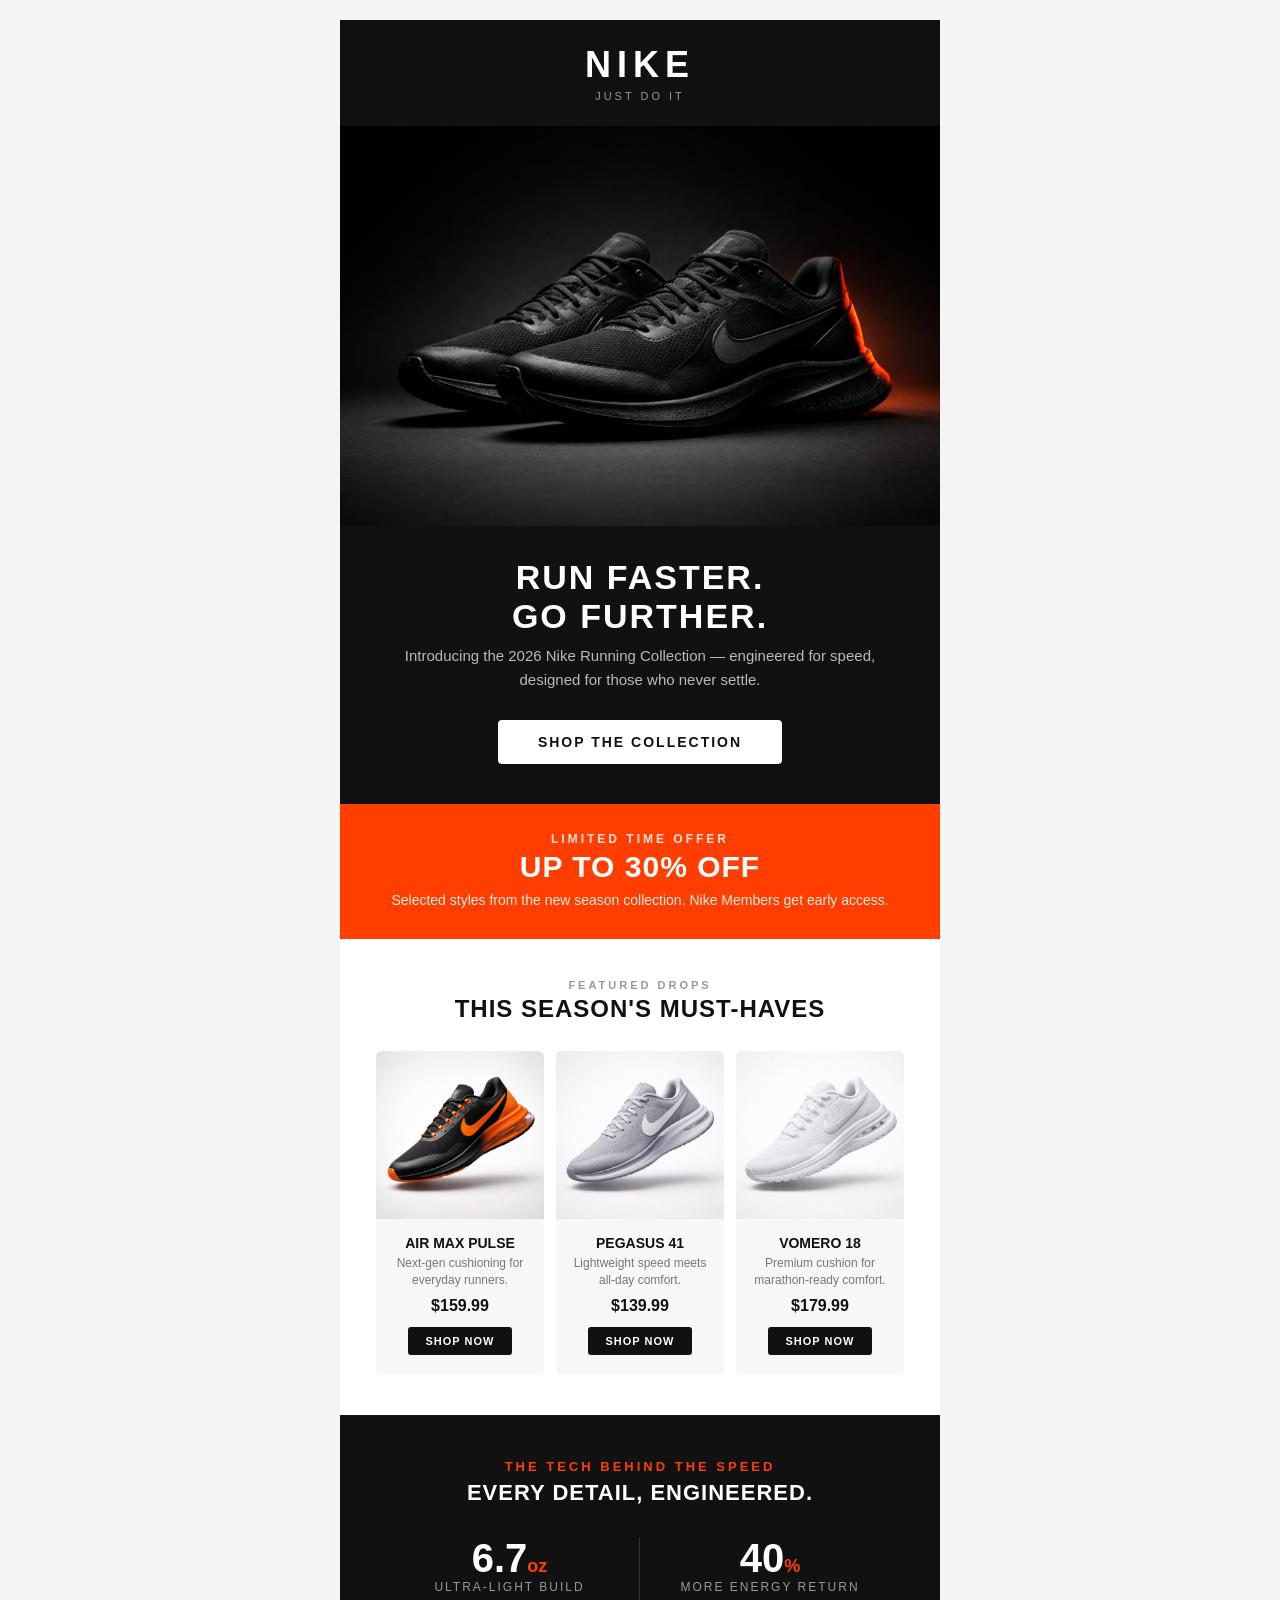
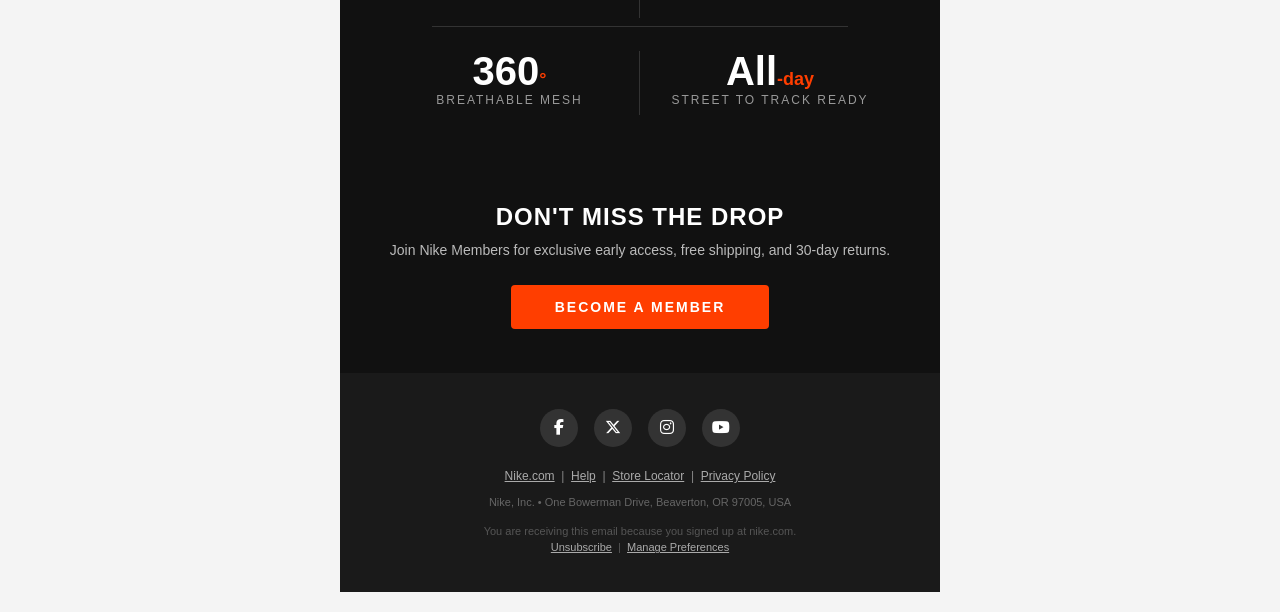
==== index.html @ a30938c2 "first commit" ====
<!doctype html>
<html
  lang="en"
  xmlns="http://www.w3.org/1999/xhtml"
  xmlns:v="urn:schemas-microsoft-com:vml"
  xmlns:o="urn:schemas-microsoft-com:office:office"
>
  <head>
    <meta charset="UTF-8" />
    <meta name="viewport" content="width=device-width, initial-scale=1.0" />
    <meta http-equiv="X-UA-Compatible" content="IE=edge" />
    <meta name="x-apple-disable-message-reformatting" />
    <title>Nike — New Running Collection 2026</title>

    <!-- Font Awesome for social media icons -->
    <link rel="stylesheet" href="https://cdnjs.cloudflare.com/ajax/libs/font-awesome/6.5.1/css/all.min.css" />

    <!-- Link external responsive stylesheet -->
    <link rel="stylesheet" href="styles.css" />

    <!--[if mso]>
      <style>
        table {
          border-collapse: collapse;
        }
        .fallback-font {
          font-family: Arial, sans-serif;
        }
      </style>
    <![endif]-->

    <!-- Embedded styles for email clients that support <style> blocks -->
    <style>
      /* ============================
       EMAIL RESET STYLES
    ============================ */
      body,
      table,
      td,
      a {
        -webkit-text-size-adjust: 100%;
        -ms-text-size-adjust: 100%;
      }
      table,
      td {
        mso-table-lspace: 0pt;
        mso-table-rspace: 0pt;
      }
      img {
        -ms-interpolation-mode: bicubic;
        border: 0;
        height: auto;
        line-height: 100%;
        outline: none;
        text-decoration: none;
      }
      body {
        margin: 0 !important;
        padding: 0 !important;
        width: 100% !important;
        background-color: #f4f4f4;
      }
      a[x-apple-data-detectors] {
        color: inherit !important;
        text-decoration: none !important;
      }
    </style>
  </head>

  <body
    style="
      margin: 0;
      padding: 0;
      background-color: #f4f4f4;
      font-family: 'Futura Bold Condensed', 'Futura', Arial, Helvetica, sans-serif;
    "
  >
    <!-- ============================
       PREHEADER TEXT (hidden preview text)
  ============================ -->
    <div
      style="display: none; max-height: 0px; overflow: hidden; mso-hide: all"
    >
      New Nike performance drops are here. Shop the latest running collection
      today.
      &nbsp;&zwnj;&nbsp;&zwnj;&nbsp;&zwnj;&nbsp;&zwnj;&nbsp;&zwnj;&nbsp;&zwnj;&nbsp;&zwnj;&nbsp;&zwnj;&nbsp;&zwnj;&nbsp;&zwnj;&nbsp;&zwnj;&nbsp;&zwnj;&nbsp;&zwnj;&nbsp;&zwnj;&nbsp;&zwnj;&nbsp;&zwnj;
    </div>

    <!-- ============================
       OUTER WRAPPER TABLE
  ============================ -->
    <table
      role="presentation"
      cellpadding="0"
      cellspacing="0"
      border="0"
      width="100%"
      style="background-color: #f4f4f4"
    >
      <tr>
        <td align="center" style="padding: 20px 10px">
          <!-- ============================
             EMAIL CONTAINER (max-width 600px)
        ============================ -->
          <table
            role="presentation"
            cellpadding="0"
            cellspacing="0"
            border="0"
            width="600"
            class="email-container"
            style="max-width: 600px; width: 100%; background-color: #ffffff"
          >
            <!-- ============================
               SECTION 1: HEADER / LOGO
          ============================ -->
            <tr>
              <td
                style="
                  background-color: #111111;
                  padding: 24px 40px;
                  text-align: center;
                "
              >
                <!-- Nike text logo -->
                <h1
                  style="
                    margin: 0;
                    font-family: 'Futura Bold Condensed', 'Futura', Arial, Helvetica, sans-serif;
                    font-size: 36px;
                    font-weight: 900;
                    letter-spacing: 6px;
                    color: #ffffff;
                    text-transform: uppercase;
                  "
                >
                  NIKE
                </h1>
                <p
                  style="
                    margin: 4px 0 0;
                    font-family: 'Futura Bold Condensed', 'Futura', Arial, Helvetica, sans-serif;
                    font-size: 11px;
                    letter-spacing: 3px;
                    color: #999999;
                    text-transform: uppercase;
                  "
                >
                  Just Do It
                </p>
              </td>
            </tr>

            <!-- ============================
               SECTION 2: HERO IMAGE + CTA
          ============================ -->
            <tr>
              <td
                style="
                  background-color: #111111;
                  padding: 0;
                  text-align: center;
                "
              >
                <!-- Hero image placeholder -->
                <img
                  src="images/HeroBanner.png"
                  alt="Nike Running Collection 2026 — Featured shoe lineup on dark background"
                  width="600"
                  style="
                    display: block;
                    width: 100%;
                    max-width: 600px;
                    height: auto;
                    border: 0;
                  "
                  class="hero-img"
                />
              </td>
            </tr>
            <tr>
              <td
                style="
                  background-color: #111111;
                  padding: 32px 40px 40px;
                  text-align: center;
                "
              >
                <h2
                  style="
                    margin: 0 0 8px;
                    font-family: 'Futura Bold Condensed', 'Futura', Arial, Helvetica, sans-serif;
                    font-size: 34px;
                    font-weight: 900;
                    line-height: 1.15;
                    color: #ffffff;
                    text-transform: uppercase;
                    letter-spacing: 2px;
                  "
                >
                  Run Faster.<br />Go Further.
                </h2>
                <p
                  style="
                    margin: 0 0 28px;
                    font-family: 'Futura Bold Condensed', 'Futura', Arial, Helvetica, sans-serif;
                    font-size: 15px;
                    line-height: 1.6;
                    color: #bbbbbb;
                  "
                >
                  Introducing the 2026 Nike Running Collection — engineered for
                  speed, <br class="hide-mobile" />designed for those who never
                  settle.
                </p>
                <!-- Primary CTA Button -->
                <table
                  role="presentation"
                  cellpadding="0"
                  cellspacing="0"
                  border="0"
                  align="center"
                >
                  <tr>
                    <td
                      align="center"
                      style="border-radius: 4px; background-color: #ffffff"
                    >
                      <a
                        href="#"
                        target="_blank"
                        style="
                          display: inline-block;
                          padding: 14px 40px;
                          font-family: 'Futura Bold Condensed', 'Futura', Arial, Helvetica, sans-serif;
                          font-size: 14px;
                          font-weight: 700;
                          color: #111111;
                          text-decoration: none;
                          letter-spacing: 2px;
                          text-transform: uppercase;
                          border-radius: 4px;
                        "
                      >
                        Shop the Collection
                      </a>
                    </td>
                  </tr>
                </table>
              </td>
            </tr>

            <!-- ============================
               SECTION 3: PROMOTIONAL OFFER
          ============================ -->
            <tr>
              <td
                style="
                  background-color: #ff3e00;
                  padding: 28px 40px;
                  text-align: center;
                "
              >
                <p
                  style="
                    margin: 0 0 4px;
                    font-family: 'Futura Bold Condensed', 'Futura', Arial, Helvetica, sans-serif;
                    font-size: 12px;
                    font-weight: 700;
                    letter-spacing: 3px;
                    color: #ffffff;
                    text-transform: uppercase;
                    opacity: 0.85;
                  "
                >
                  Limited Time Offer
                </p>
                <h3
                  style="
                    margin: 0 0 6px;
                    font-family: 'Futura Bold Condensed', 'Futura', Arial, Helvetica, sans-serif;
                    font-size: 30px;
                    font-weight: 900;
                    color: #ffffff;
                    text-transform: uppercase;
                    letter-spacing: 1px;
                  "
                >
                  Up to 30% Off
                </h3>
                <p
                  style="
                    margin: 0;
                    font-family: 'Futura Bold Condensed', 'Futura', Arial, Helvetica, sans-serif;
                    font-size: 14px;
                    color: #ffffff;
                    line-height: 1.5;
                    opacity: 0.9;
                  "
                >
                  Selected styles from the new season collection. Nike Members
                  get early access.
                </p>
              </td>
            </tr>

            <!-- ============================
               SECTION 4: PRODUCT HIGHLIGHTS
          ============================ -->
            <tr>
              <td
                style="
                  background-color: #ffffff;
                  padding: 40px 30px 20px;
                  text-align: center;
                "
              >
                <p
                  style="
                    margin: 0 0 4px;
                    font-family: 'Futura Bold Condensed', 'Futura', Arial, Helvetica, sans-serif;
                    font-size: 11px;
                    font-weight: 700;
                    letter-spacing: 3px;
                    color: #999999;
                    text-transform: uppercase;
                  "
                >
                  Featured Drops
                </p>
                <h3
                  style="
                    margin: 0 0 28px;
                    font-family: 'Futura Bold Condensed', 'Futura', Arial, Helvetica, sans-serif;
                    font-size: 24px;
                    font-weight: 900;
                    color: #111111;
                    text-transform: uppercase;
                    letter-spacing: 1px;
                  "
                >
                  This Season's Must-Haves
                </h3>

                <!-- Product cards row -->
                <table
                  role="presentation"
                  cellpadding="0"
                  cellspacing="0"
                  border="0"
                  width="100%"
                >
                  <tr>
                    <!-- Product 1 -->
                    <td
                      width="33.33%"
                      class="product-card"
                      valign="top"
                      style="padding: 0 6px 20px"
                    >
                      <table
                        role="presentation"
                        cellpadding="0"
                        cellspacing="0"
                        border="0"
                        width="100%"
                        style="
                          background-color: #f7f7f7;
                          border-radius: 6px;
                          overflow: hidden;
                        "
                      >
                        <tr>
                          <td style="padding: 0">
                            <img
                              src="images/AirMaxPulse.png"
                              alt="Nike Air Max Pulse running shoe in black and orange"
                              width="180"
                              style="
                                display: block;
                                width: 100%;
                                height: auto;
                                border: 0;
                              "
                            />
                          </td>
                        </tr>
                        <tr>
                          <td style="padding: 16px 12px 20px">
                            <h4
                              style="
                                margin: 0 0 4px;
                                font-family: 'Futura Bold Condensed', 'Futura', Arial, Helvetica, sans-serif;
                                font-size: 14px;
                                font-weight: 700;
                                color: #111111;
                                text-transform: uppercase;
                              "
                            >
                              Air Max Pulse
                            </h4>
                            <p
                              style="
                                margin: 0 0 8px;
                                font-family: 'Futura Bold Condensed', 'Futura', Arial, Helvetica, sans-serif;
                                font-size: 12px;
                                color: #777777;
                                line-height: 1.4;
                              "
                            >
                              Next-gen cushioning for everyday runners.
                            </p>
                            <p
                              style="
                                margin: 0 0 12px;
                                font-family: 'Futura Bold Condensed', 'Futura', Arial, Helvetica, sans-serif;
                                font-size: 16px;
                                font-weight: 700;
                                color: #111111;
                              "
                            >
                              $159.99
                            </p>
                            <a
                              href="#"
                              style="
                                display: inline-block;
                                padding: 8px 18px;
                                font-family: 'Futura Bold Condensed', 'Futura', Arial, Helvetica, sans-serif;
                                font-size: 11px;
                                font-weight: 700;
                                color: #ffffff;
                                background-color: #111111;
                                text-decoration: none;
                                text-transform: uppercase;
                                letter-spacing: 1px;
                                border-radius: 3px;
                              "
                            >
                              Shop Now
                            </a>
                          </td>
                        </tr>
                      </table>
                    </td>

                    <!-- Product 2 -->
                    <td
                      width="33.33%"
                      class="product-card"
                      valign="top"
                      style="padding: 0 6px 20px"
                    >
                      <table
                        role="presentation"
                        cellpadding="0"
                        cellspacing="0"
                        border="0"
                        width="100%"
                        style="
                          background-color: #f7f7f7;
                          border-radius: 6px;
                          overflow: hidden;
                        "
                      >
                        <tr>
                          <td style="padding: 0">
                            <img
                              src="images/Pegasus41.png"
                              alt="Nike Pegasus 41 lightweight running shoe in grey and white"
                              width="180"
                              style="
                                display: block;
                                width: 100%;
                                height: auto;
                                border: 0;
                              "
                            />
                          </td>
                        </tr>
                        <tr>
                          <td style="padding: 16px 12px 20px">
                            <h4
                              style="
                                margin: 0 0 4px;
                                font-family: 'Futura Bold Condensed', 'Futura', Arial, Helvetica, sans-serif;
                                font-size: 14px;
                                font-weight: 700;
                                color: #111111;
                                text-transform: uppercase;
                              "
                            >
                              Pegasus 41
                            </h4>
                            <p
                              style="
                                margin: 0 0 8px;
                                font-family: 'Futura Bold Condensed', 'Futura', Arial, Helvetica, sans-serif;
                                font-size: 12px;
                                color: #777777;
                                line-height: 1.4;
                              "
                            >
                              Lightweight speed meets all-day comfort.
                            </p>
                            <p
                              style="
                                margin: 0 0 12px;
                                font-family: 'Futura Bold Condensed', 'Futura', Arial, Helvetica, sans-serif;
                                font-size: 16px;
                                font-weight: 700;
                                color: #111111;
                              "
                            >
                              $139.99
                            </p>
                            <a
                              href="#"
                              style="
                                display: inline-block;
                                padding: 8px 18px;
                                font-family: 'Futura Bold Condensed', 'Futura', Arial, Helvetica, sans-serif;
                                font-size: 11px;
                                font-weight: 700;
                                color: #ffffff;
                                background-color: #111111;
                                text-decoration: none;
                                text-transform: uppercase;
                                letter-spacing: 1px;
                                border-radius: 3px;
                              "
                            >
                              Shop Now
                            </a>
                          </td>
                        </tr>
                      </table>
                    </td>

                    <!-- Product 3 -->
                    <td
                      width="33.33%"
                      class="product-card"
                      valign="top"
                      style="padding: 0 6px 20px"
                    >
                      <table
                        role="presentation"
                        cellpadding="0"
                        cellspacing="0"
                        border="0"
                        width="100%"
                        style="
                          background-color: #f7f7f7;
                          border-radius: 6px;
                          overflow: hidden;
                        "
                      >
                        <tr>
                          <td style="padding: 0">
                            <img
                              src="images/Vomero18.png"
                              alt="Nike Vomero 18 premium cushioned running shoe in white"
                              width="180"
                              style="
                                display: block;
                                width: 100%;
                                height: auto;
                                border: 0;
                              "
                            />
                          </td>
                        </tr>
                        <tr>
                          <td style="padding: 16px 12px 20px">
                            <h4
                              style="
                                margin: 0 0 4px;
                                font-family: 'Futura Bold Condensed', 'Futura', Arial, Helvetica, sans-serif;
                                font-size: 14px;
                                font-weight: 700;
                                color: #111111;
                                text-transform: uppercase;
                              "
                            >
                              Vomero 18
                            </h4>
                            <p
                              style="
                                margin: 0 0 8px;
                                font-family: 'Futura Bold Condensed', 'Futura', Arial, Helvetica, sans-serif;
                                font-size: 12px;
                                color: #777777;
                                line-height: 1.4;
                              "
                            >
                              Premium cushion for marathon-ready comfort.
                            </p>
                            <p
                              style="
                                margin: 0 0 12px;
                                font-family: 'Futura Bold Condensed', 'Futura', Arial, Helvetica, sans-serif;
                                font-size: 16px;
                                font-weight: 700;
                                color: #111111;
                              "
                            >
                              $179.99
                            </p>
                            <a
                              href="#"
                              style="
                                display: inline-block;
                                padding: 8px 18px;
                                font-family: 'Futura Bold Condensed', 'Futura', Arial, Helvetica, sans-serif;
                                font-size: 11px;
                                font-weight: 700;
                                color: #ffffff;
                                background-color: #111111;
                                text-decoration: none;
                                text-transform: uppercase;
                                letter-spacing: 1px;
                                border-radius: 3px;
                              "
                            >
                              Shop Now
                            </a>
                          </td>
                        </tr>
                      </table>
                    </td>
                  </tr>
                </table>
              </td>
            </tr>

            <!-- ============================
               SECTION 5: BENEFITS / FEATURES
               Editorial-style tech specs strip
           ============================ -->
            <tr>
              <td style="background-color: #111111; padding: 44px 40px; text-align: center;">
                <h3 style="margin: 0 0 6px; font-family: 'Futura Bold Condensed', 'Futura', Arial, Helvetica, sans-serif; font-size: 13px; font-weight: 700; letter-spacing: 3px; color: #ff3e00; text-transform: uppercase;">
                  The Tech Behind the Speed
                </h3>
                <p style="margin: 0 0 32px; font-family: 'Futura Bold Condensed', 'Futura', Arial, Helvetica, sans-serif; font-size: 22px; font-weight: 900; color: #ffffff; text-transform: uppercase; letter-spacing: 1px;">
                  Every detail, engineered.
                </p>

                <!-- Row 1: Two stat blocks -->
                <table role="presentation" cellpadding="0" cellspacing="0" border="0" width="100%">
                  <tr>
                    <td width="50%" class="benefit-cell" valign="top" style="padding: 0 12px 24px; text-align: center; border-right: 1px solid #333333;">
                      <p style="margin: 0 0 2px; font-family: 'Futura Bold Condensed', 'Futura', Arial, Helvetica, sans-serif; font-size: 40px; font-weight: 900; color: #ffffff; line-height: 1;">
                        6.7<span style="font-size: 18px; color: #ff3e00;">oz</span>
                      </p>
                      <p style="margin: 0; font-family: 'Futura Bold Condensed', 'Futura', Arial, Helvetica, sans-serif; font-size: 12px; color: #999999; text-transform: uppercase; letter-spacing: 2px;">
                        Ultra-light build
                      </p>
                    </td>
                    <td width="50%" class="benefit-cell" valign="top" style="padding: 0 12px 24px; text-align: center;">
                      <p style="margin: 0 0 2px; font-family: 'Futura Bold Condensed', 'Futura', Arial, Helvetica, sans-serif; font-size: 40px; font-weight: 900; color: #ffffff; line-height: 1;">
                        40<span style="font-size: 18px; color: #ff3e00;">%</span>
                      </p>
                      <p style="margin: 0; font-family: 'Futura Bold Condensed', 'Futura', Arial, Helvetica, sans-serif; font-size: 12px; color: #999999; text-transform: uppercase; letter-spacing: 2px;">
                        More energy return
                      </p>
                    </td>
                  </tr>
                </table>

                <!-- Divider line -->
                <table role="presentation" cellpadding="0" cellspacing="0" border="0" width="80%" align="center" style="margin: 8px auto 24px;">
                  <tr>
                    <td style="border-top: 1px solid #333333; font-size: 0; line-height: 0;">&nbsp;</td>
                  </tr>
                </table>

                <!-- Row 2: Two stat blocks -->
                <table role="presentation" cellpadding="0" cellspacing="0" border="0" width="100%">
                  <tr>
                    <td width="50%" class="benefit-cell" valign="top" style="padding: 0 12px 8px; text-align: center; border-right: 1px solid #333333;">
                      <p style="margin: 0 0 2px; font-family: 'Futura Bold Condensed', 'Futura', Arial, Helvetica, sans-serif; font-size: 40px; font-weight: 900; color: #ffffff; line-height: 1;">
                        360<span style="font-size: 18px; color: #ff3e00;">&deg;</span>
                      </p>
                      <p style="margin: 0; font-family: 'Futura Bold Condensed', 'Futura', Arial, Helvetica, sans-serif; font-size: 12px; color: #999999; text-transform: uppercase; letter-spacing: 2px;">
                        Breathable mesh
                      </p>
                    </td>
                    <td width="50%" class="benefit-cell" valign="top" style="padding: 0 12px 8px; text-align: center;">
                      <p style="margin: 0 0 2px; font-family: 'Futura Bold Condensed', 'Futura', Arial, Helvetica, sans-serif; font-size: 40px; font-weight: 900; color: #ffffff; line-height: 1;">
                        All<span style="font-size: 18px; color: #ff3e00;">-day</span>
                      </p>
                      <p style="margin: 0; font-family: 'Futura Bold Condensed', 'Futura', Arial, Helvetica, sans-serif; font-size: 12px; color: #999999; text-transform: uppercase; letter-spacing: 2px;">
                        Street to track ready
                      </p>
                    </td>
                  </tr>
                </table>
              </td>
            </tr>

            <!-- ============================
               SECTION 6: SECONDARY CTA
          ============================ -->
            <tr>
              <td
                style="
                  background-color: #111111;
                  padding: 44px 40px;
                  text-align: center;
                "
              >
                <h3
                  style="
                    margin: 0 0 8px;
                    font-family: 'Futura Bold Condensed', 'Futura', Arial, Helvetica, sans-serif;
                    font-size: 24px;
                    font-weight: 900;
                    color: #ffffff;
                    text-transform: uppercase;
                    letter-spacing: 1px;
                  "
                >
                  Don't Miss the Drop
                </h3>
                <p
                  style="
                    margin: 0 0 24px;
                    font-family: 'Futura Bold Condensed', 'Futura', Arial, Helvetica, sans-serif;
                    font-size: 14px;
                    color: #bbbbbb;
                    line-height: 1.6;
                  "
                >
                  Join Nike Members for exclusive early access, free shipping,
                  and 30-day returns.
                </p>
                <!-- Secondary CTA Button -->
                <table
                  role="presentation"
                  cellpadding="0"
                  cellspacing="0"
                  border="0"
                  align="center"
                >
                  <tr>
                    <td
                      align="center"
                      style="border-radius: 4px; background-color: #ff3e00"
                    >
                      <a
                        href="#"
                        target="_blank"
                        style="
                          display: inline-block;
                          padding: 14px 44px;
                          font-family: 'Futura Bold Condensed', 'Futura', Arial, Helvetica, sans-serif;
                          font-size: 14px;
                          font-weight: 700;
                          color: #ffffff;
                          text-decoration: none;
                          letter-spacing: 2px;
                          text-transform: uppercase;
                          border-radius: 4px;
                        "
                      >
                        Become a Member
                      </a>
                    </td>
                  </tr>
                </table>
              </td>
            </tr>

            <!-- ============================
               SECTION 7: FOOTER
          ============================ -->
            <tr>
              <td
                style="
                  background-color: #1a1a1a;
                  padding: 36px 40px;
                  text-align: center;
                "
              >
                <!-- Social media icons (text placeholders) -->
                <table
                  role="presentation"
                  cellpadding="0"
                  cellspacing="0"
                  border="0"
                  align="center"
                  style="margin-bottom: 20px"
                >
                  <tr>
                    <td style="padding: 0 8px">
                      <a href="#" style="display: inline-block; width: 38px; height: 38px; line-height: 38px; text-align: center; background-color: #333333; border-radius: 50%; color: #ffffff; font-size: 16px; text-decoration: none;" title="Facebook" aria-label="Follow Nike on Facebook">
                        <i class="fa-brands fa-facebook-f"></i>
                      </a>
                    </td>
                    <td style="padding: 0 8px">
                      <a href="#" style="display: inline-block; width: 38px; height: 38px; line-height: 38px; text-align: center; background-color: #333333; border-radius: 50%; color: #ffffff; font-size: 16px; text-decoration: none;" title="X (Twitter)" aria-label="Follow Nike on X">
                        <i class="fa-brands fa-x-twitter"></i>
                      </a>
                    </td>
                    <td style="padding: 0 8px">
                      <a href="#" style="display: inline-block; width: 38px; height: 38px; line-height: 38px; text-align: center; background-color: #333333; border-radius: 50%; color: #ffffff; font-size: 16px; text-decoration: none;" title="Instagram" aria-label="Follow Nike on Instagram">
                        <i class="fa-brands fa-instagram"></i>
                      </a>
                    </td>
                    <td style="padding: 0 8px">
                      <a href="#" style="display: inline-block; width: 38px; height: 38px; line-height: 38px; text-align: center; background-color: #333333; border-radius: 50%; color: #ffffff; font-size: 16px; text-decoration: none;" title="YouTube" aria-label="Watch Nike on YouTube">
                        <i class="fa-brands fa-youtube"></i>
                      </a>
                    </td>
                  </tr>
                </table>

                <!-- Footer links -->
                <p
                  style="
                    margin: 0 0 8px;
                    font-family: 'Futura Bold Condensed', 'Futura', Arial, Helvetica, sans-serif;
                    font-size: 12px;
                    color: #888888;
                    line-height: 1.6;
                  "
                >
                  <a href="#" style="color: #aaaaaa; text-decoration: underline"
                    >Nike.com</a
                  >
                  &nbsp;|&nbsp;
                  <a href="#" style="color: #aaaaaa; text-decoration: underline"
                    >Help</a
                  >
                  &nbsp;|&nbsp;
                  <a href="#" style="color: #aaaaaa; text-decoration: underline"
                    >Store Locator</a
                  >
                  &nbsp;|&nbsp;
                  <a href="#" style="color: #aaaaaa; text-decoration: underline"
                    >Privacy Policy</a
                  >
                </p>

                <!-- Contact info placeholder -->
                <p
                  style="
                    margin: 0 0 12px;
                    font-family: 'Futura Bold Condensed', 'Futura', Arial, Helvetica, sans-serif;
                    font-size: 11px;
                    color: #666666;
                    line-height: 1.5;
                  "
                >
                  Nike, Inc. &bull; One Bowerman Drive, Beaverton, OR 97005, USA
                </p>

                <!-- Unsubscribe -->
                <p
                  style="
                    margin: 0;
                    font-family: 'Futura Bold Condensed', 'Futura', Arial, Helvetica, sans-serif;
                    font-size: 11px;
                    color: #555555;
                    line-height: 1.5;
                  "
                >
                  You are receiving this email because you signed up at
                  nike.com.<br />
                  <a href="#" style="color: #aaaaaa; text-decoration: underline"
                    >Unsubscribe</a
                  >
                  &nbsp;|&nbsp;
                  <a href="#" style="color: #aaaaaa; text-decoration: underline"
                    >Manage Preferences</a
                  >
                </p>
              </td>
            </tr>

            <!-- END EMAIL CONTAINER -->
          </table>
        </td>
      </tr>
    </table>
  </body>
</html>
---- styles.css ----
/* ================================================
   NIKE EMAIL FLYER — RESPONSIVE STYLESHEET
   ================================================
   This stylesheet provides responsive overrides
   for the Nike promotional email. It adapts the
   table-based layout to work on mobile screens.
   ================================================ */

/* ============================
   TABLET BREAKPOINT (< 620px)
============================ */
@media screen and (max-width: 620px) {

  /* Make the email container fill the screen */
  .email-container {
    width: 100% !important;
    max-width: 100% !important;
  }

  /* Scale hero image fully */
  .hero-img {
    width: 100% !important;
    max-width: 100% !important;
    height: auto !important;
  }
}

/* ============================
   MOBILE BREAKPOINT (< 480px)
============================ */
@media screen and (max-width: 480px) {

  /* ---- Product Cards: Stack Vertically ---- */
  .product-card {
    display: block !important;
    width: 100% !important;
    padding: 0 0 16px !important;
  }

  /* ---- Benefit Cells: 2-column grid on small screens ---- */
  .benefit-cell {
    display: inline-block !important;
    width: 48% !important;
    padding: 0 2px 20px !important;
  }

  /* ---- Hide desktop-only line breaks ---- */
  .hide-mobile {
    display: none !important;
  }

  /* ---- Reduce padding on all main content cells ---- */
  .email-container td {
    padding-left: 20px !important;
    padding-right: 20px !important;
  }

  /* ---- Reduce hero headline size ---- */
  .email-container h2 {
    font-size: 26px !important;
  }

  /* ---- Reduce section headings ---- */
  .email-container h3 {
    font-size: 20px !important;
  }
}

/* ============================
   SMALL MOBILE (< 360px)
============================ */
@media screen and (max-width: 360px) {

  /* Benefits stack to single column */
  .benefit-cell {
    display: block !important;
    width: 100% !important;
    padding: 0 0 18px !important;
  }

  /* Further reduce heading sizes */
  .email-container h2 {
    font-size: 22px !important;
  }

  .email-container h3 {
    font-size: 18px !important;
  }

  /* Smaller body text */
  .email-container p {
    font-size: 13px !important;
  }
}
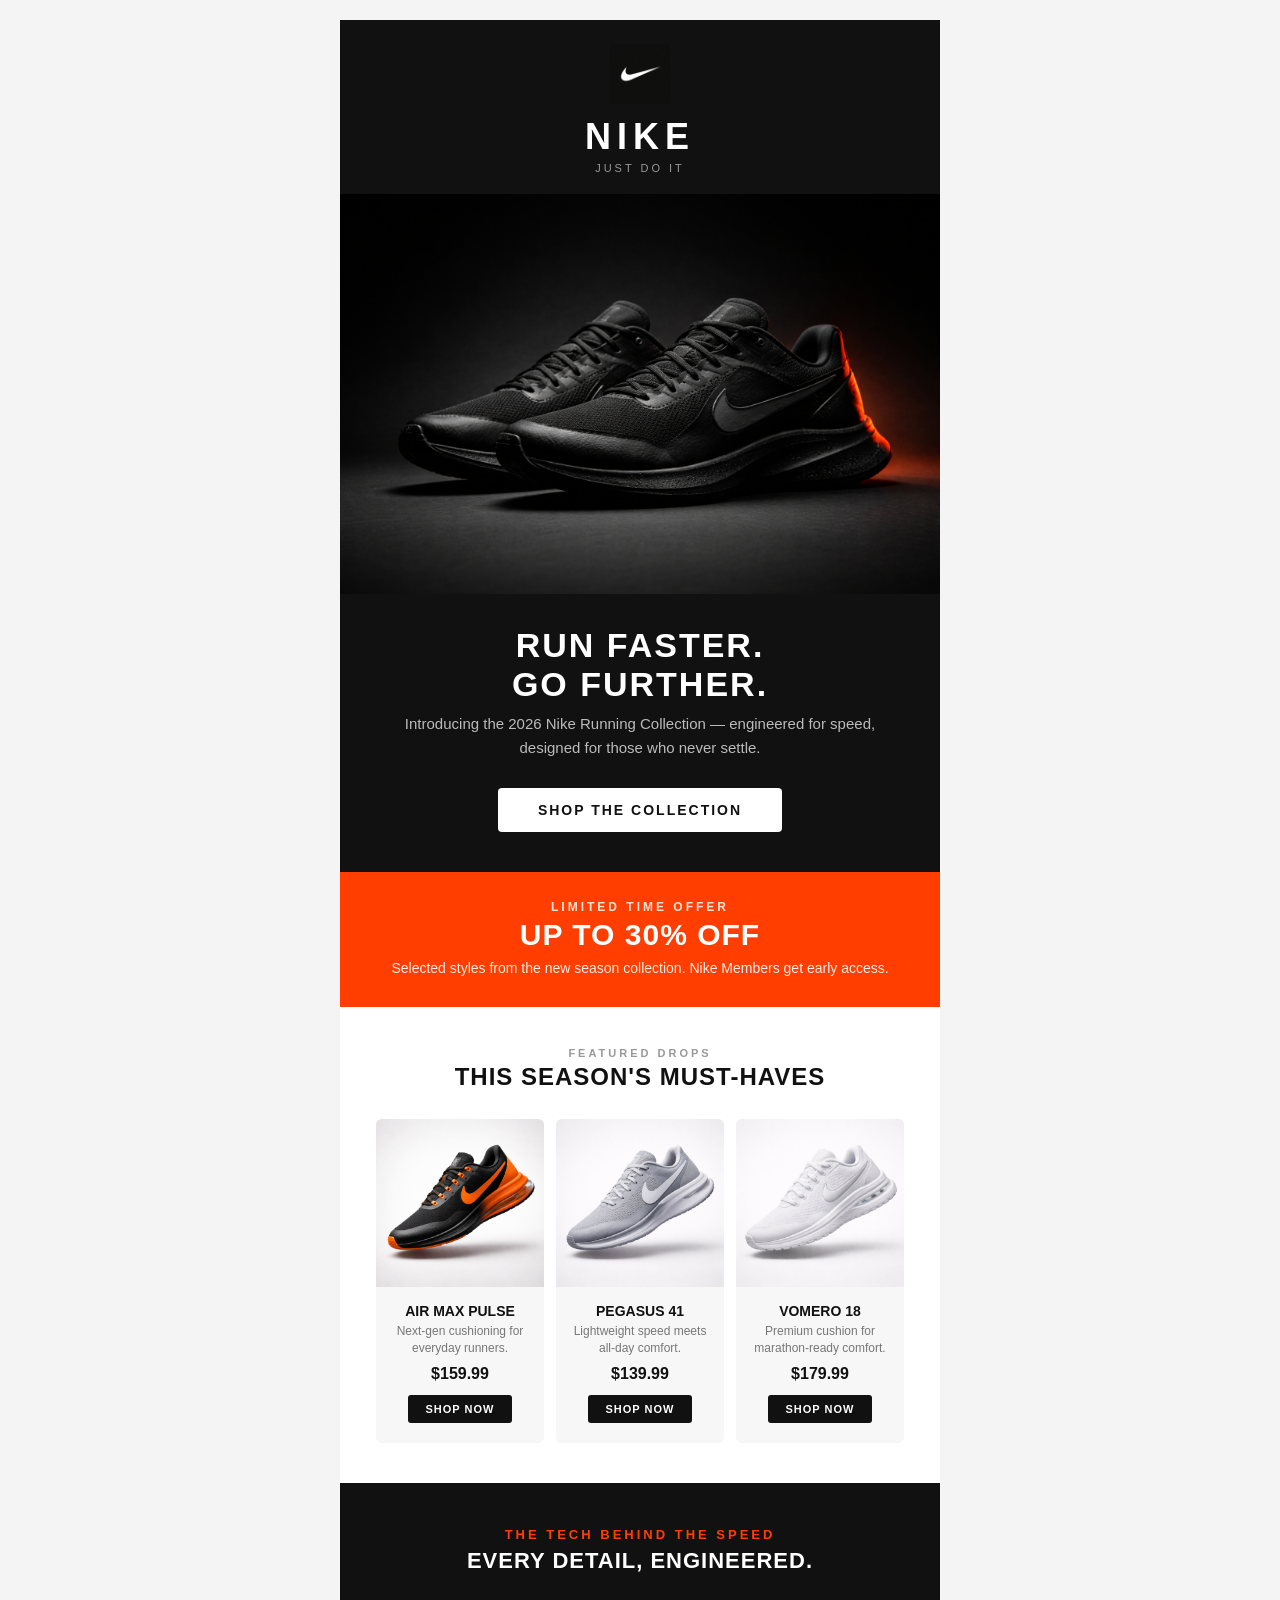
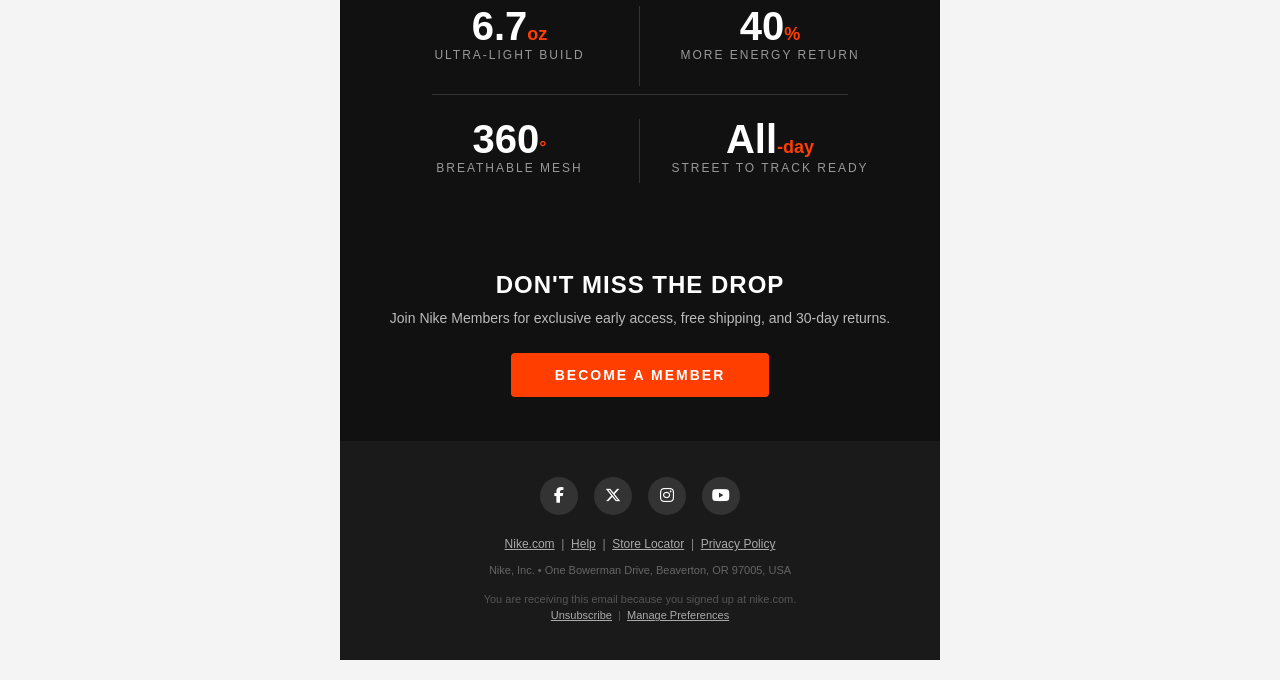
==== commit edb56674: "update swoosh" ====
--- a/index.html
+++ b/index.html
@@ -13,7 +13,10 @@
     <title>Nike — New Running Collection 2026</title>
 
     <!-- Font Awesome for social media icons -->
-    <link rel="stylesheet" href="https://cdnjs.cloudflare.com/ajax/libs/font-awesome/6.5.1/css/all.min.css" />
+    <link
+      rel="stylesheet"
+      href="https://cdnjs.cloudflare.com/ajax/libs/font-awesome/6.5.1/css/all.min.css"
+    />
 
     <!-- Link external responsive stylesheet -->
     <link rel="stylesheet" href="styles.css" />
@@ -72,7 +75,9 @@
       margin: 0;
       padding: 0;
       background-color: #f4f4f4;
-      font-family: 'Futura Bold Condensed', 'Futura', Arial, Helvetica, sans-serif;
+      font-family:
+        &quot;Futura Bold Condensed&quot;, &quot;Futura&quot;, Arial, Helvetica,
+        sans-serif;
     "
   >
     <!-- ============================
@@ -113,15 +118,23 @@
           >
             <!-- ============================
                SECTION 1: HEADER / LOGO
-          ============================ -->
+               Swoosh above the Nike name
+           ============================ -->
             <tr>
               <td
                 style="
                   background-color: #111111;
-                  padding: 24px 40px;
+                  padding: 24px 40px 20px;
                   text-align: center;
                 "
               >
+                <!-- Swoosh logo (above text) -->
+                <img
+                  src="images/Swoosh.png"
+                  alt="Nike Swoosh"
+                  width="60"
+                  style="display: block; margin: 0 auto 12px; width: 60px; height: auto;"
+                />
                 <!-- Nike text logo -->
                 <h1
                   style="
@@ -189,7 +202,9 @@
                 <h2
                   style="
                     margin: 0 0 8px;
-                    font-family: 'Futura Bold Condensed', 'Futura', Arial, Helvetica, sans-serif;
+                    font-family:
+                      &quot;Futura Bold Condensed&quot;, &quot;Futura&quot;,
+                      Arial, Helvetica, sans-serif;
                     font-size: 34px;
                     font-weight: 900;
                     line-height: 1.15;
@@ -203,7 +218,9 @@
                 <p
                   style="
                     margin: 0 0 28px;
-                    font-family: 'Futura Bold Condensed', 'Futura', Arial, Helvetica, sans-serif;
+                    font-family:
+                      &quot;Futura Bold Condensed&quot;, &quot;Futura&quot;,
+                      Arial, Helvetica, sans-serif;
                     font-size: 15px;
                     line-height: 1.6;
                     color: #bbbbbb;
@@ -232,7 +249,9 @@
                         style="
                           display: inline-block;
                           padding: 14px 40px;
-                          font-family: 'Futura Bold Condensed', 'Futura', Arial, Helvetica, sans-serif;
+                          font-family:
+                            &quot;Futura Bold Condensed&quot;,
+                            &quot;Futura&quot;, Arial, Helvetica, sans-serif;
                           font-size: 14px;
                           font-weight: 700;
                           color: #111111;
@@ -264,7 +283,9 @@
                 <p
                   style="
                     margin: 0 0 4px;
-                    font-family: 'Futura Bold Condensed', 'Futura', Arial, Helvetica, sans-serif;
+                    font-family:
+                      &quot;Futura Bold Condensed&quot;, &quot;Futura&quot;,
+                      Arial, Helvetica, sans-serif;
                     font-size: 12px;
                     font-weight: 700;
                     letter-spacing: 3px;
@@ -278,7 +299,9 @@
                 <h3
                   style="
                     margin: 0 0 6px;
-                    font-family: 'Futura Bold Condensed', 'Futura', Arial, Helvetica, sans-serif;
+                    font-family:
+                      &quot;Futura Bold Condensed&quot;, &quot;Futura&quot;,
+                      Arial, Helvetica, sans-serif;
                     font-size: 30px;
                     font-weight: 900;
                     color: #ffffff;
@@ -291,7 +314,9 @@
                 <p
                   style="
                     margin: 0;
-                    font-family: 'Futura Bold Condensed', 'Futura', Arial, Helvetica, sans-serif;
+                    font-family:
+                      &quot;Futura Bold Condensed&quot;, &quot;Futura&quot;,
+                      Arial, Helvetica, sans-serif;
                     font-size: 14px;
                     color: #ffffff;
                     line-height: 1.5;
@@ -318,7 +343,9 @@
                 <p
                   style="
                     margin: 0 0 4px;
-                    font-family: 'Futura Bold Condensed', 'Futura', Arial, Helvetica, sans-serif;
+                    font-family:
+                      &quot;Futura Bold Condensed&quot;, &quot;Futura&quot;,
+                      Arial, Helvetica, sans-serif;
                     font-size: 11px;
                     font-weight: 700;
                     letter-spacing: 3px;
@@ -331,7 +358,9 @@
                 <h3
                   style="
                     margin: 0 0 28px;
-                    font-family: 'Futura Bold Condensed', 'Futura', Arial, Helvetica, sans-serif;
+                    font-family:
+                      &quot;Futura Bold Condensed&quot;, &quot;Futura&quot;,
+                      Arial, Helvetica, sans-serif;
                     font-size: 24px;
                     font-weight: 900;
                     color: #111111;
@@ -390,7 +419,10 @@
                             <h4
                               style="
                                 margin: 0 0 4px;
-                                font-family: 'Futura Bold Condensed', 'Futura', Arial, Helvetica, sans-serif;
+                                font-family:
+                                  &quot;Futura Bold Condensed&quot;,
+                                  &quot;Futura&quot;, Arial, Helvetica,
+                                  sans-serif;
                                 font-size: 14px;
                                 font-weight: 700;
                                 color: #111111;
@@ -402,7 +434,10 @@
                             <p
                               style="
                                 margin: 0 0 8px;
-                                font-family: 'Futura Bold Condensed', 'Futura', Arial, Helvetica, sans-serif;
+                                font-family:
+                                  &quot;Futura Bold Condensed&quot;,
+                                  &quot;Futura&quot;, Arial, Helvetica,
+                                  sans-serif;
                                 font-size: 12px;
                                 color: #777777;
                                 line-height: 1.4;
@@ -413,7 +448,10 @@
                             <p
                               style="
                                 margin: 0 0 12px;
-                                font-family: 'Futura Bold Condensed', 'Futura', Arial, Helvetica, sans-serif;
+                                font-family:
+                                  &quot;Futura Bold Condensed&quot;,
+                                  &quot;Futura&quot;, Arial, Helvetica,
+                                  sans-serif;
                                 font-size: 16px;
                                 font-weight: 700;
                                 color: #111111;
@@ -426,7 +464,10 @@
                               style="
                                 display: inline-block;
                                 padding: 8px 18px;
-                                font-family: 'Futura Bold Condensed', 'Futura', Arial, Helvetica, sans-serif;
+                                font-family:
+                                  &quot;Futura Bold Condensed&quot;,
+                                  &quot;Futura&quot;, Arial, Helvetica,
+                                  sans-serif;
                                 font-size: 11px;
                                 font-weight: 700;
                                 color: #ffffff;
@@ -483,7 +524,10 @@
                             <h4
                               style="
                                 margin: 0 0 4px;
-                                font-family: 'Futura Bold Condensed', 'Futura', Arial, Helvetica, sans-serif;
+                                font-family:
+                                  &quot;Futura Bold Condensed&quot;,
+                                  &quot;Futura&quot;, Arial, Helvetica,
+                                  sans-serif;
                                 font-size: 14px;
                                 font-weight: 700;
                                 color: #111111;
@@ -495,7 +539,10 @@
                             <p
                               style="
                                 margin: 0 0 8px;
-                                font-family: 'Futura Bold Condensed', 'Futura', Arial, Helvetica, sans-serif;
+                                font-family:
+                                  &quot;Futura Bold Condensed&quot;,
+                                  &quot;Futura&quot;, Arial, Helvetica,
+                                  sans-serif;
                                 font-size: 12px;
                                 color: #777777;
                                 line-height: 1.4;
@@ -506,7 +553,10 @@
                             <p
                               style="
                                 margin: 0 0 12px;
-                                font-family: 'Futura Bold Condensed', 'Futura', Arial, Helvetica, sans-serif;
+                                font-family:
+                                  &quot;Futura Bold Condensed&quot;,
+                                  &quot;Futura&quot;, Arial, Helvetica,
+                                  sans-serif;
                                 font-size: 16px;
                                 font-weight: 700;
                                 color: #111111;
@@ -519,7 +569,10 @@
                               style="
                                 display: inline-block;
                                 padding: 8px 18px;
-                                font-family: 'Futura Bold Condensed', 'Futura', Arial, Helvetica, sans-serif;
+                                font-family:
+                                  &quot;Futura Bold Condensed&quot;,
+                                  &quot;Futura&quot;, Arial, Helvetica,
+                                  sans-serif;
                                 font-size: 11px;
                                 font-weight: 700;
                                 color: #ffffff;
@@ -576,7 +629,10 @@
                             <h4
                               style="
                                 margin: 0 0 4px;
-                                font-family: 'Futura Bold Condensed', 'Futura', Arial, Helvetica, sans-serif;
+                                font-family:
+                                  &quot;Futura Bold Condensed&quot;,
+                                  &quot;Futura&quot;, Arial, Helvetica,
+                                  sans-serif;
                                 font-size: 14px;
                                 font-weight: 700;
                                 color: #111111;
@@ -588,7 +644,10 @@
                             <p
                               style="
                                 margin: 0 0 8px;
-                                font-family: 'Futura Bold Condensed', 'Futura', Arial, Helvetica, sans-serif;
+                                font-family:
+                                  &quot;Futura Bold Condensed&quot;,
+                                  &quot;Futura&quot;, Arial, Helvetica,
+                                  sans-serif;
                                 font-size: 12px;
                                 color: #777777;
                                 line-height: 1.4;
@@ -599,7 +658,10 @@
                             <p
                               style="
                                 margin: 0 0 12px;
-                                font-family: 'Futura Bold Condensed', 'Futura', Arial, Helvetica, sans-serif;
+                                font-family:
+                                  &quot;Futura Bold Condensed&quot;,
+                                  &quot;Futura&quot;, Arial, Helvetica,
+                                  sans-serif;
                                 font-size: 16px;
                                 font-weight: 700;
                                 color: #111111;
@@ -612,7 +674,10 @@
                               style="
                                 display: inline-block;
                                 padding: 8px 18px;
-                                font-family: 'Futura Bold Condensed', 'Futura', Arial, Helvetica, sans-serif;
+                                font-family:
+                                  &quot;Futura Bold Condensed&quot;,
+                                  &quot;Futura&quot;, Arial, Helvetica,
+                                  sans-serif;
                                 font-size: 11px;
                                 font-weight: 700;
                                 color: #ffffff;
@@ -639,30 +704,126 @@
                Editorial-style tech specs strip
            ============================ -->
             <tr>
-              <td style="background-color: #111111; padding: 44px 40px; text-align: center;">
-                <h3 style="margin: 0 0 6px; font-family: 'Futura Bold Condensed', 'Futura', Arial, Helvetica, sans-serif; font-size: 13px; font-weight: 700; letter-spacing: 3px; color: #ff3e00; text-transform: uppercase;">
+              <td
+                style="
+                  background-color: #111111;
+                  padding: 44px 40px;
+                  text-align: center;
+                "
+              >
+                <h3
+                  style="
+                    margin: 0 0 6px;
+                    font-family:
+                      &quot;Futura Bold Condensed&quot;, &quot;Futura&quot;,
+                      Arial, Helvetica, sans-serif;
+                    font-size: 13px;
+                    font-weight: 700;
+                    letter-spacing: 3px;
+                    color: #ff3e00;
+                    text-transform: uppercase;
+                  "
+                >
                   The Tech Behind the Speed
                 </h3>
-                <p style="margin: 0 0 32px; font-family: 'Futura Bold Condensed', 'Futura', Arial, Helvetica, sans-serif; font-size: 22px; font-weight: 900; color: #ffffff; text-transform: uppercase; letter-spacing: 1px;">
+                <p
+                  style="
+                    margin: 0 0 32px;
+                    font-family:
+                      &quot;Futura Bold Condensed&quot;, &quot;Futura&quot;,
+                      Arial, Helvetica, sans-serif;
+                    font-size: 22px;
+                    font-weight: 900;
+                    color: #ffffff;
+                    text-transform: uppercase;
+                    letter-spacing: 1px;
+                  "
+                >
                   Every detail, engineered.
                 </p>
 
                 <!-- Row 1: Two stat blocks -->
-                <table role="presentation" cellpadding="0" cellspacing="0" border="0" width="100%">
+                <table
+                  role="presentation"
+                  cellpadding="0"
+                  cellspacing="0"
+                  border="0"
+                  width="100%"
+                >
                   <tr>
-                    <td width="50%" class="benefit-cell" valign="top" style="padding: 0 12px 24px; text-align: center; border-right: 1px solid #333333;">
-                      <p style="margin: 0 0 2px; font-family: 'Futura Bold Condensed', 'Futura', Arial, Helvetica, sans-serif; font-size: 40px; font-weight: 900; color: #ffffff; line-height: 1;">
-                        6.7<span style="font-size: 18px; color: #ff3e00;">oz</span>
+                    <td
+                      width="50%"
+                      class="benefit-cell"
+                      valign="top"
+                      style="
+                        padding: 0 12px 24px;
+                        text-align: center;
+                        border-right: 1px solid #333333;
+                      "
+                    >
+                      <p
+                        style="
+                          margin: 0 0 2px;
+                          font-family:
+                            &quot;Futura Bold Condensed&quot;,
+                            &quot;Futura&quot;, Arial, Helvetica, sans-serif;
+                          font-size: 40px;
+                          font-weight: 900;
+                          color: #ffffff;
+                          line-height: 1;
+                        "
+                      >
+                        6.7<span style="font-size: 18px; color: #ff3e00"
+                          >oz</span
+                        >
                       </p>
-                      <p style="margin: 0; font-family: 'Futura Bold Condensed', 'Futura', Arial, Helvetica, sans-serif; font-size: 12px; color: #999999; text-transform: uppercase; letter-spacing: 2px;">
+                      <p
+                        style="
+                          margin: 0;
+                          font-family:
+                            &quot;Futura Bold Condensed&quot;,
+                            &quot;Futura&quot;, Arial, Helvetica, sans-serif;
+                          font-size: 12px;
+                          color: #999999;
+                          text-transform: uppercase;
+                          letter-spacing: 2px;
+                        "
+                      >
                         Ultra-light build
                       </p>
                     </td>
-                    <td width="50%" class="benefit-cell" valign="top" style="padding: 0 12px 24px; text-align: center;">
-                      <p style="margin: 0 0 2px; font-family: 'Futura Bold Condensed', 'Futura', Arial, Helvetica, sans-serif; font-size: 40px; font-weight: 900; color: #ffffff; line-height: 1;">
-                        40<span style="font-size: 18px; color: #ff3e00;">%</span>
+                    <td
+                      width="50%"
+                      class="benefit-cell"
+                      valign="top"
+                      style="padding: 0 12px 24px; text-align: center"
+                    >
+                      <p
+                        style="
+                          margin: 0 0 2px;
+                          font-family:
+                            &quot;Futura Bold Condensed&quot;,
+                            &quot;Futura&quot;, Arial, Helvetica, sans-serif;
+                          font-size: 40px;
+                          font-weight: 900;
+                          color: #ffffff;
+                          line-height: 1;
+                        "
+                      >
+                        40<span style="font-size: 18px; color: #ff3e00">%</span>
                       </p>
-                      <p style="margin: 0; font-family: 'Futura Bold Condensed', 'Futura', Arial, Helvetica, sans-serif; font-size: 12px; color: #999999; text-transform: uppercase; letter-spacing: 2px;">
+                      <p
+                        style="
+                          margin: 0;
+                          font-family:
+                            &quot;Futura Bold Condensed&quot;,
+                            &quot;Futura&quot;, Arial, Helvetica, sans-serif;
+                          font-size: 12px;
+                          color: #999999;
+                          text-transform: uppercase;
+                          letter-spacing: 2px;
+                        "
+                      >
                         More energy return
                       </p>
                     </td>
@@ -670,28 +831,112 @@
                 </table>
 
                 <!-- Divider line -->
-                <table role="presentation" cellpadding="0" cellspacing="0" border="0" width="80%" align="center" style="margin: 8px auto 24px;">
+                <table
+                  role="presentation"
+                  cellpadding="0"
+                  cellspacing="0"
+                  border="0"
+                  width="80%"
+                  align="center"
+                  style="margin: 8px auto 24px"
+                >
                   <tr>
-                    <td style="border-top: 1px solid #333333; font-size: 0; line-height: 0;">&nbsp;</td>
+                    <td
+                      style="
+                        border-top: 1px solid #333333;
+                        font-size: 0;
+                        line-height: 0;
+                      "
+                    >
+                      &nbsp;
+                    </td>
                   </tr>
                 </table>
 
                 <!-- Row 2: Two stat blocks -->
-                <table role="presentation" cellpadding="0" cellspacing="0" border="0" width="100%">
+                <table
+                  role="presentation"
+                  cellpadding="0"
+                  cellspacing="0"
+                  border="0"
+                  width="100%"
+                >
                   <tr>
-                    <td width="50%" class="benefit-cell" valign="top" style="padding: 0 12px 8px; text-align: center; border-right: 1px solid #333333;">
-                      <p style="margin: 0 0 2px; font-family: 'Futura Bold Condensed', 'Futura', Arial, Helvetica, sans-serif; font-size: 40px; font-weight: 900; color: #ffffff; line-height: 1;">
-                        360<span style="font-size: 18px; color: #ff3e00;">&deg;</span>
+                    <td
+                      width="50%"
+                      class="benefit-cell"
+                      valign="top"
+                      style="
+                        padding: 0 12px 8px;
+                        text-align: center;
+                        border-right: 1px solid #333333;
+                      "
+                    >
+                      <p
+                        style="
+                          margin: 0 0 2px;
+                          font-family:
+                            &quot;Futura Bold Condensed&quot;,
+                            &quot;Futura&quot;, Arial, Helvetica, sans-serif;
+                          font-size: 40px;
+                          font-weight: 900;
+                          color: #ffffff;
+                          line-height: 1;
+                        "
+                      >
+                        360<span style="font-size: 18px; color: #ff3e00"
+                          >&deg;</span
+                        >
                       </p>
-                      <p style="margin: 0; font-family: 'Futura Bold Condensed', 'Futura', Arial, Helvetica, sans-serif; font-size: 12px; color: #999999; text-transform: uppercase; letter-spacing: 2px;">
+                      <p
+                        style="
+                          margin: 0;
+                          font-family:
+                            &quot;Futura Bold Condensed&quot;,
+                            &quot;Futura&quot;, Arial, Helvetica, sans-serif;
+                          font-size: 12px;
+                          color: #999999;
+                          text-transform: uppercase;
+                          letter-spacing: 2px;
+                        "
+                      >
                         Breathable mesh
                       </p>
                     </td>
-                    <td width="50%" class="benefit-cell" valign="top" style="padding: 0 12px 8px; text-align: center;">
-                      <p style="margin: 0 0 2px; font-family: 'Futura Bold Condensed', 'Futura', Arial, Helvetica, sans-serif; font-size: 40px; font-weight: 900; color: #ffffff; line-height: 1;">
-                        All<span style="font-size: 18px; color: #ff3e00;">-day</span>
+                    <td
+                      width="50%"
+                      class="benefit-cell"
+                      valign="top"
+                      style="padding: 0 12px 8px; text-align: center"
+                    >
+                      <p
+                        style="
+                          margin: 0 0 2px;
+                          font-family:
+                            &quot;Futura Bold Condensed&quot;,
+                            &quot;Futura&quot;, Arial, Helvetica, sans-serif;
+                          font-size: 40px;
+                          font-weight: 900;
+                          color: #ffffff;
+                          line-height: 1;
+                        "
+                      >
+                        All<span style="font-size: 18px; color: #ff3e00"
+                          >-day</span
+                        >
                       </p>
-                      <p style="margin: 0; font-family: 'Futura Bold Condensed', 'Futura', Arial, Helvetica, sans-serif; font-size: 12px; color: #999999; text-transform: uppercase; letter-spacing: 2px;">
+                      <p
+                        style="
+                          margin: 0;
+                          font-family:
+                            &quot;Futura Bold Condensed&quot;,
+                            &quot;Futura&quot;, Arial, Helvetica, sans-serif;
+                          font-size: 12px;
+                          color: #999999;
+                          text-transform: uppercase;
+                          letter-spacing: 2px;
+                        "
+                      >
                         Street to track ready
                       </p>
                     </td>
@@ -714,7 +959,9 @@
                 <h3
                   style="
                     margin: 0 0 8px;
-                    font-family: 'Futura Bold Condensed', 'Futura', Arial, Helvetica, sans-serif;
+                    font-family:
+                      &quot;Futura Bold Condensed&quot;, &quot;Futura&quot;,
+                      Arial, Helvetica, sans-serif;
                     font-size: 24px;
                     font-weight: 900;
                     color: #ffffff;
@@ -727,7 +974,9 @@
                 <p
                   style="
                     margin: 0 0 24px;
-                    font-family: 'Futura Bold Condensed', 'Futura', Arial, Helvetica, sans-serif;
+                    font-family:
+                      &quot;Futura Bold Condensed&quot;, &quot;Futura&quot;,
+                      Arial, Helvetica, sans-serif;
                     font-size: 14px;
                     color: #bbbbbb;
                     line-height: 1.6;
@@ -755,7 +1004,9 @@
                         style="
                           display: inline-block;
                           padding: 14px 44px;
-                          font-family: 'Futura Bold Condensed', 'Futura', Arial, Helvetica, sans-serif;
+                          font-family:
+                            &quot;Futura Bold Condensed&quot;,
+                            &quot;Futura&quot;, Arial, Helvetica, sans-serif;
                           font-size: 14px;
                           font-weight: 700;
                           color: #ffffff;
@@ -795,22 +1046,86 @@
                 >
                   <tr>
                     <td style="padding: 0 8px">
-                      <a href="#" style="display: inline-block; width: 38px; height: 38px; line-height: 38px; text-align: center; background-color: #333333; border-radius: 50%; color: #ffffff; font-size: 16px; text-decoration: none;" title="Facebook" aria-label="Follow Nike on Facebook">
+                      <a
+                        href="#"
+                        style="
+                          display: inline-block;
+                          width: 38px;
+                          height: 38px;
+                          line-height: 38px;
+                          text-align: center;
+                          background-color: #333333;
+                          border-radius: 50%;
+                          color: #ffffff;
+                          font-size: 16px;
+                          text-decoration: none;
+                        "
+                        title="Facebook"
+                        aria-label="Follow Nike on Facebook"
+                      >
                         <i class="fa-brands fa-facebook-f"></i>
                       </a>
                     </td>
                     <td style="padding: 0 8px">
-                      <a href="#" style="display: inline-block; width: 38px; height: 38px; line-height: 38px; text-align: center; background-color: #333333; border-radius: 50%; color: #ffffff; font-size: 16px; text-decoration: none;" title="X (Twitter)" aria-label="Follow Nike on X">
+                      <a
+                        href="#"
+                        style="
+                          display: inline-block;
+                          width: 38px;
+                          height: 38px;
+                          line-height: 38px;
+                          text-align: center;
+                          background-color: #333333;
+                          border-radius: 50%;
+                          color: #ffffff;
+                          font-size: 16px;
+                          text-decoration: none;
+                        "
+                        title="X (Twitter)"
+                        aria-label="Follow Nike on X"
+                      >
                         <i class="fa-brands fa-x-twitter"></i>
                       </a>
                     </td>
                     <td style="padding: 0 8px">
-                      <a href="#" style="display: inline-block; width: 38px; height: 38px; line-height: 38px; text-align: center; background-color: #333333; border-radius: 50%; color: #ffffff; font-size: 16px; text-decoration: none;" title="Instagram" aria-label="Follow Nike on Instagram">
+                      <a
+                        href="#"
+                        style="
+                          display: inline-block;
+                          width: 38px;
+                          height: 38px;
+                          line-height: 38px;
+                          text-align: center;
+                          background-color: #333333;
+                          border-radius: 50%;
+                          color: #ffffff;
+                          font-size: 16px;
+                          text-decoration: none;
+                        "
+                        title="Instagram"
+                        aria-label="Follow Nike on Instagram"
+                      >
                         <i class="fa-brands fa-instagram"></i>
                       </a>
                     </td>
                     <td style="padding: 0 8px">
-                      <a href="#" style="display: inline-block; width: 38px; height: 38px; line-height: 38px; text-align: center; background-color: #333333; border-radius: 50%; color: #ffffff; font-size: 16px; text-decoration: none;" title="YouTube" aria-label="Watch Nike on YouTube">
+                      <a
+                        href="#"
+                        style="
+                          display: inline-block;
+                          width: 38px;
+                          height: 38px;
+                          line-height: 38px;
+                          text-align: center;
+                          background-color: #333333;
+                          border-radius: 50%;
+                          color: #ffffff;
+                          font-size: 16px;
+                          text-decoration: none;
+                        "
+                        title="YouTube"
+                        aria-label="Watch Nike on YouTube"
+                      >
                         <i class="fa-brands fa-youtube"></i>
                       </a>
                     </td>
@@ -821,7 +1136,9 @@
                 <p
                   style="
                     margin: 0 0 8px;
-                    font-family: 'Futura Bold Condensed', 'Futura', Arial, Helvetica, sans-serif;
+                    font-family:
+                      &quot;Futura Bold Condensed&quot;, &quot;Futura&quot;,
+                      Arial, Helvetica, sans-serif;
                     font-size: 12px;
                     color: #888888;
                     line-height: 1.6;
@@ -848,7 +1165,9 @@
                 <p
                   style="
                     margin: 0 0 12px;
-                    font-family: 'Futura Bold Condensed', 'Futura', Arial, Helvetica, sans-serif;
+                    font-family:
+                      &quot;Futura Bold Condensed&quot;, &quot;Futura&quot;,
+                      Arial, Helvetica, sans-serif;
                     font-size: 11px;
                     color: #666666;
                     line-height: 1.5;
@@ -861,7 +1180,9 @@
                 <p
                   style="
                     margin: 0;
-                    font-family: 'Futura Bold Condensed', 'Futura', Arial, Helvetica, sans-serif;
+                    font-family:
+                      &quot;Futura Bold Condensed&quot;, &quot;Futura&quot;,
+                      Arial, Helvetica, sans-serif;
                     font-size: 11px;
                     color: #555555;
                     line-height: 1.5;
